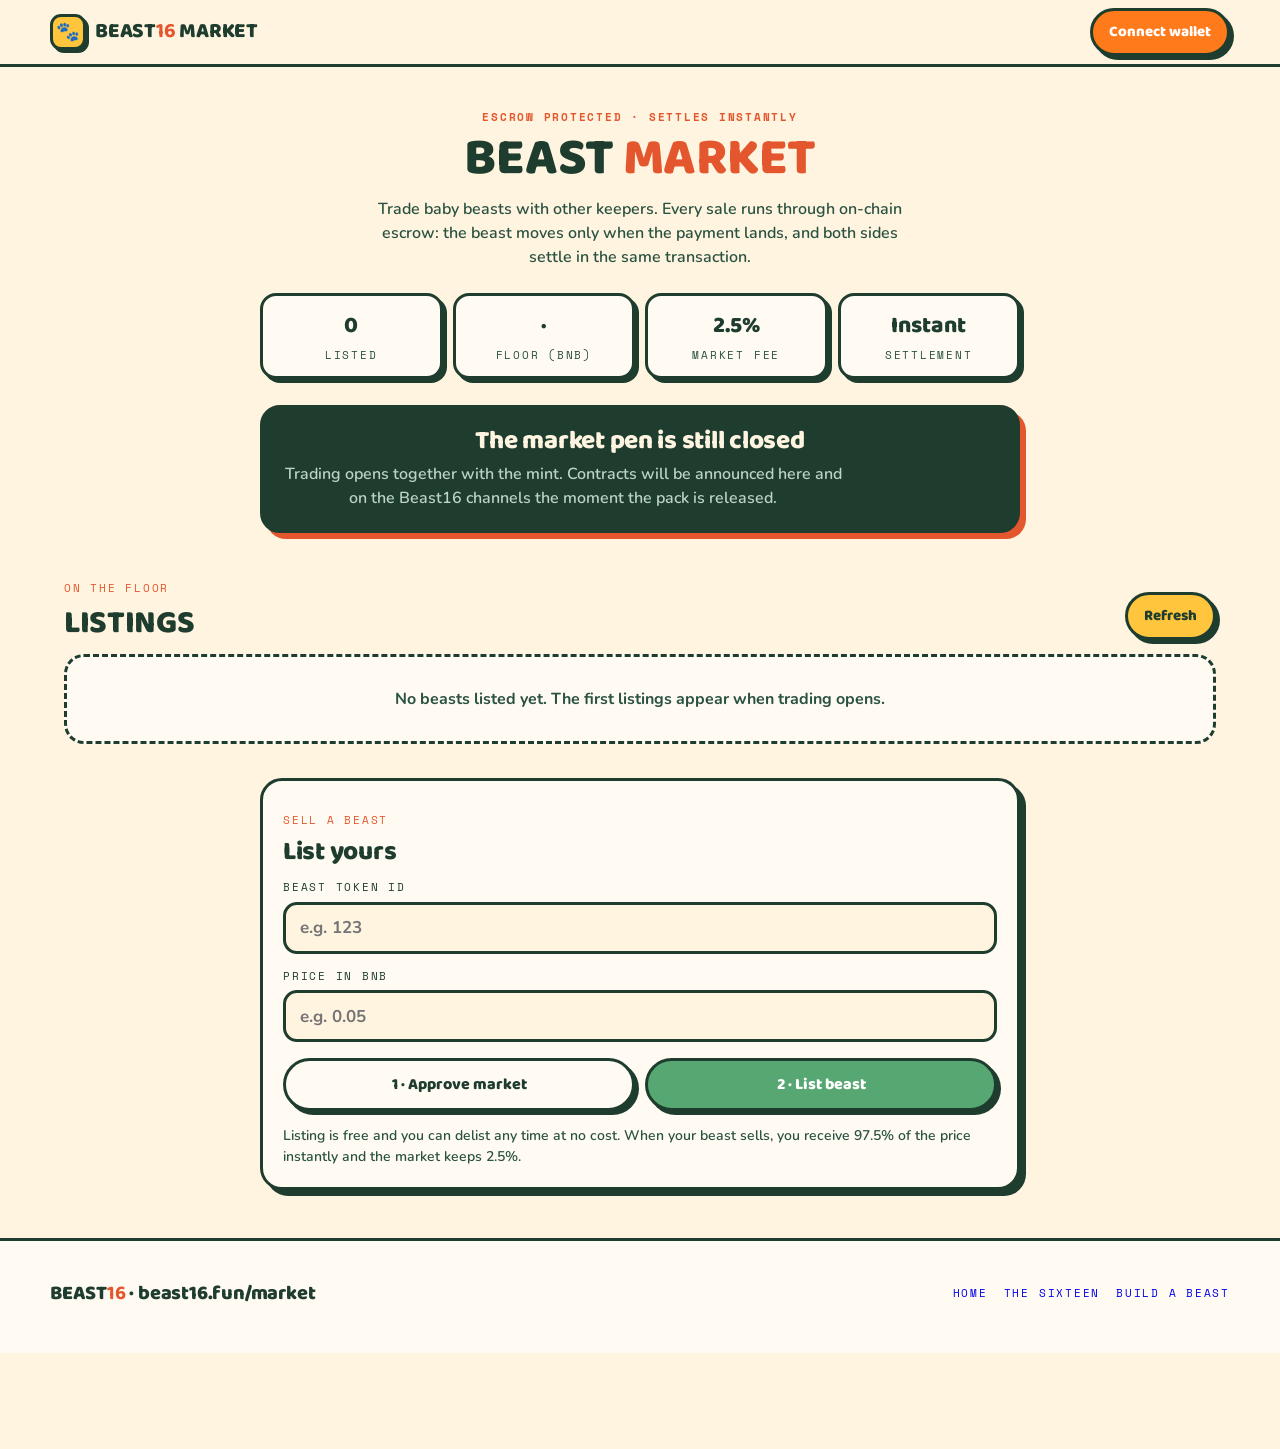
==== market/index.html @ 2d53b79f "beast16 site: market/index.html" ====
<!doctype html>
<html lang="en">
<head>
<meta charset="utf-8"/>
<meta name="viewport" content="width=device-width, initial-scale=1, viewport-fit=cover"/>
<title>Beast16 Market: trade baby beasts</title>
<meta name="description" content="The Beast16 marketplace. List, buy and trade baby beast NFTs. Escrow protected, 2.5% fee, instant settlement on BNB Smart Chain."/>
<meta name="theme-color" content="#FFF4E0"/>
<link rel="icon" href="data:image/svg+xml,%3Csvg xmlns='http://www.w3.org/2000/svg' viewBox='0 0 32 32'%3E%3Crect width='32' height='32' rx='8' fill='%23FFC53D'/%3E%3Cellipse cx='16' cy='19' rx='8' ry='6.5' fill='%231E3D2F'/%3E%3C/svg%3E"/>
<link rel="preconnect" href="https://fonts.googleapis.com"/>
<link rel="preconnect" href="https://fonts.gstatic.com" crossorigin/>
<link href="https://fonts.googleapis.com/css2?family=Baloo+2:wght@600;700;800&family=Nunito:wght@400;600;700;800&family=Space+Mono:wght@400;700&display=swap" rel="stylesheet"/>
<style>
:root{--paper:#FFFBF2;--cream:#FFF4E0;--ink:#1E3D2F;--ink2:#2A5240;--orange:#FF7A1A;--berry:#E4572E;--leaf:#57A773;--sun:#FFC53D;--pink:#F2A7BB}
*{box-sizing:border-box;-webkit-tap-highlight-color:transparent}
html,body{overflow-x:clip}
body{margin:0;background:var(--cream);color:var(--ink);font-family:"Nunito",system-ui,sans-serif;font-size:16px;line-height:1.5;padding-bottom:96px}
.display{font-family:"Baloo 2",sans-serif;font-weight:800;line-height:1;letter-spacing:-.01em}
.label{font-family:"Space Mono",monospace;font-size:11px;letter-spacing:.16em;text-transform:uppercase}
.wrap{max-width:1180px;margin:0 auto;padding:0 14px}
header.site{position:sticky;top:0;z-index:50;background:rgba(255,244,224,.94);backdrop-filter:blur(10px);border-bottom:3px solid var(--ink)}
.hrow{display:flex;align-items:center;justify-content:space-between;gap:10px;min-height:62px;padding:8px 0}
.brand{display:flex;align-items:center;gap:9px;text-decoration:none;color:inherit}
.brand .mark{width:36px;height:36px;border:3px solid var(--ink);border-radius:11px;background:var(--sun);display:grid;place-items:center;font-size:19px;box-shadow:3px 3px 0 var(--ink)}
.brand .display{font-size:21px}
.brand .display b{color:var(--berry)}
.btn{display:inline-flex;align-items:center;justify-content:center;gap:.45rem;font-family:"Baloo 2",sans-serif;font-weight:800;font-size:16px;min-height:50px;padding:.7rem 1.3rem;border:3px solid var(--ink);border-radius:999px;background:var(--paper);color:var(--ink);cursor:pointer;box-shadow:4px 4px 0 var(--ink);text-decoration:none;touch-action:manipulation}
.btn:active{transform:translate(2px,2px);box-shadow:2px 2px 0 var(--ink)}
.btn-orange{background:var(--orange);color:#fff}
.btn-sun{background:var(--sun)}
.btn-leaf{background:var(--leaf);color:#fff}
.btn-sm{min-height:46px;padding:.55rem 1rem;font-size:15px}
.btn.block{width:100%}
.btn:disabled{opacity:.55;cursor:wait}
.hero{padding:30px 0 6px;text-align:center}
.hero h1{font-size:52px;margin:8px 0 0;text-transform:uppercase}
.hero h1 span{color:var(--berry)}
.hero p{color:var(--ink2);font-weight:600;max-width:560px;margin:12px auto 0}
.board{display:grid;grid-template-columns:repeat(2,1fr);gap:10px;margin:24px auto 0;max-width:760px}
@media(min-width:760px){.board{grid-template-columns:repeat(4,1fr)}}
.board .cell{background:var(--paper);border:3px solid var(--ink);border-radius:16px;padding:13px 10px;box-shadow:4px 4px 0 var(--ink);text-align:center}
.board .n{font-family:"Baloo 2",sans-serif;font-weight:800;font-size:23px}
.board .l{margin-top:3px;color:var(--ink2)}
.notice{background:var(--ink);color:var(--cream);border:3px solid var(--ink);border-radius:20px;padding:20px;box-shadow:6px 6px 0 var(--berry);margin:26px auto 0;max-width:760px;text-align:center}
.notice .display{font-size:26px}
.notice p{color:#BCD3C6;font-weight:600;margin:8px 0 0}
section.blk{padding:30px 0 4px}
.sec-head{display:flex;align-items:end;justify-content:space-between;gap:12px;margin-bottom:14px}
.sec-head h2{font-size:32px;margin:4px 0 0;text-transform:uppercase}
.grid{display:grid;grid-template-columns:1fr;gap:14px}
@media(min-width:620px){.grid{grid-template-columns:repeat(2,1fr)}}
@media(min-width:1020px){.grid{grid-template-columns:repeat(3,1fr)}}
.card{background:var(--paper);border:3px solid var(--ink);border-radius:22px;overflow:hidden;box-shadow:5px 5px 0 var(--ink)}
.card img{width:100%;aspect-ratio:1;object-fit:cover;display:block;background:var(--cream)}
.card .body{padding:14px 16px 16px}
.card .row{display:flex;justify-content:space-between;align-items:center;gap:10px}
.card .nm{font-family:"Baloo 2",sans-serif;font-weight:800;font-size:20px}
.card .price{font-family:"Baloo 2",sans-serif;font-weight:800;font-size:22px;color:var(--berry)}
.card .meta{color:var(--ink2);font-weight:600;font-size:13.5px;margin-top:2px}
.sell{background:var(--paper);border:3px solid var(--ink);border-radius:22px;padding:20px;box-shadow:6px 6px 0 var(--ink);max-width:760px;margin:0 auto}
.sell h3{font-size:26px;margin:4px 0 0}
.field{margin-top:14px}
.field label{display:block;font-family:"Space Mono",monospace;font-size:11px;letter-spacing:.16em;text-transform:uppercase;margin-bottom:6px}
.field input{width:100%;min-height:52px;font-size:17px;font-weight:700;font-family:"Nunito",sans-serif;color:var(--ink);background:var(--cream);border:3px solid var(--ink);border-radius:14px;padding:.6rem .9rem}
.field input:focus{outline:3px solid var(--sun);outline-offset:1px}
.sell .steps{display:flex;flex-direction:column;gap:10px;margin-top:16px}
@media(min-width:620px){.sell .steps{flex-direction:row}.sell .steps .btn{flex:1}}
.empty{background:var(--paper);border:3px dashed var(--ink);border-radius:20px;padding:30px 18px;text-align:center;color:var(--ink2);font-weight:700}
#statusbar{position:fixed;left:10px;right:10px;bottom:calc(10px + env(safe-area-inset-bottom));z-index:60;background:var(--ink);color:var(--cream);border:3px solid var(--ink);border-radius:16px;padding:12px 16px;font-weight:700;font-size:14.5px;box-shadow:0 8px 24px rgba(30,61,47,.35);display:none}
#statusbar.show{display:block}
#statusbar.err{background:var(--berry)}
footer.site{margin-top:44px;border-top:3px solid var(--ink);background:var(--paper)}
.frow{display:flex;flex-wrap:wrap;gap:12px;justify-content:space-between;padding:22px 0 30px}
@media (prefers-reduced-motion: reduce){*,*::before,*::after{transition-duration:.001ms !important}}
</style>
</head>
<body>
<header class="site">
  <div class="wrap hrow">
    <a class="brand" href="../index.html"><span class="mark">🐾</span><span class="display">BEAST<b>16</b> MARKET</span></a>
    <button class="btn btn-orange btn-sm" id="btn-connect">Connect wallet</button>
  </div>
</header>

<main class="wrap">
  <section class="hero">
    <p class="label" style="color:var(--berry)">Escrow protected · Settles instantly</p>
    <h1 class="display">Beast <span>Market</span></h1>
    <p>Trade baby beasts with other keepers. Every sale runs through on-chain escrow: the beast moves only when the payment lands, and both sides settle in the same transaction.</p>
    <div class="board">
      <div class="cell"><div class="n" id="st-listed">0</div><div class="l label">Listed</div></div>
      <div class="cell"><div class="n" id="st-floor">·</div><div class="l label">Floor (BNB)</div></div>
      <div class="cell"><div class="n">2.5%</div><div class="l label">Market fee</div></div>
      <div class="cell"><div class="n">Instant</div><div class="l label">Settlement</div></div>
    </div>
    <div class="notice" id="soon">
      <div class="display">The market pen is still closed</div>
      <p>Trading opens together with the mint. Contracts will be announced here and on the Beast16 channels the moment the pack is released.</p>
    </div>
  </section>

  <section class="blk">
    <div class="sec-head">
      <div>
        <p class="label" style="color:var(--berry)">On the floor</p>
        <h2 class="display">Listings</h2>
      </div>
      <button class="btn btn-sun btn-sm" id="btn-refresh">Refresh</button>
    </div>
    <div class="grid" id="listings"></div>
    <div class="empty" id="listings-empty">No beasts listed yet. The first listings appear when trading opens.</div>
  </section>

  <section class="blk">
    <div class="sell">
      <p class="label" style="color:var(--berry)">Sell a beast</p>
      <h3 class="display">List yours</h3>
      <div class="field">
        <label for="in-token">Beast token ID</label>
        <input id="in-token" type="number" inputmode="numeric" min="1" placeholder="e.g. 123"/>
      </div>
      <div class="field">
        <label for="in-price">Price in BNB</label>
        <input id="in-price" type="text" inputmode="decimal" placeholder="e.g. 0.05"/>
      </div>
      <div class="steps">
        <button class="btn" id="btn-approve">1 · Approve market</button>
        <button class="btn btn-leaf" id="btn-list">2 · List beast</button>
      </div>
      <p style="color:var(--ink2); font-weight:600; font-size:14px; margin:14px 0 0">Listing is free and you can delist any time at no cost. When your beast sells, you receive 97.5% of the price instantly and the market keeps 2.5%.</p>
    </div>
  </section>
</main>

<footer class="site">
  <div class="wrap frow">
    <p class="display" style="font-size:20px">BEAST<b style="color:var(--berry)">16</b> · beast16.fun/market</p>
    <div class="label" style="display:flex; gap:16px; align-items:center">
      <a href="../index.html" style="text-decoration:none">Home</a>
      <a href="../species.html" style="text-decoration:none">The Sixteen</a>
      <a href="../build.html" style="text-decoration:none">Build a Beast</a>
    </div>
  </div>
</footer>
<div id="statusbar" role="status"></div>
<script src="ethers.umd.min.js"></script>
<script src="market.js?v=1"></script>
</body>
</html>
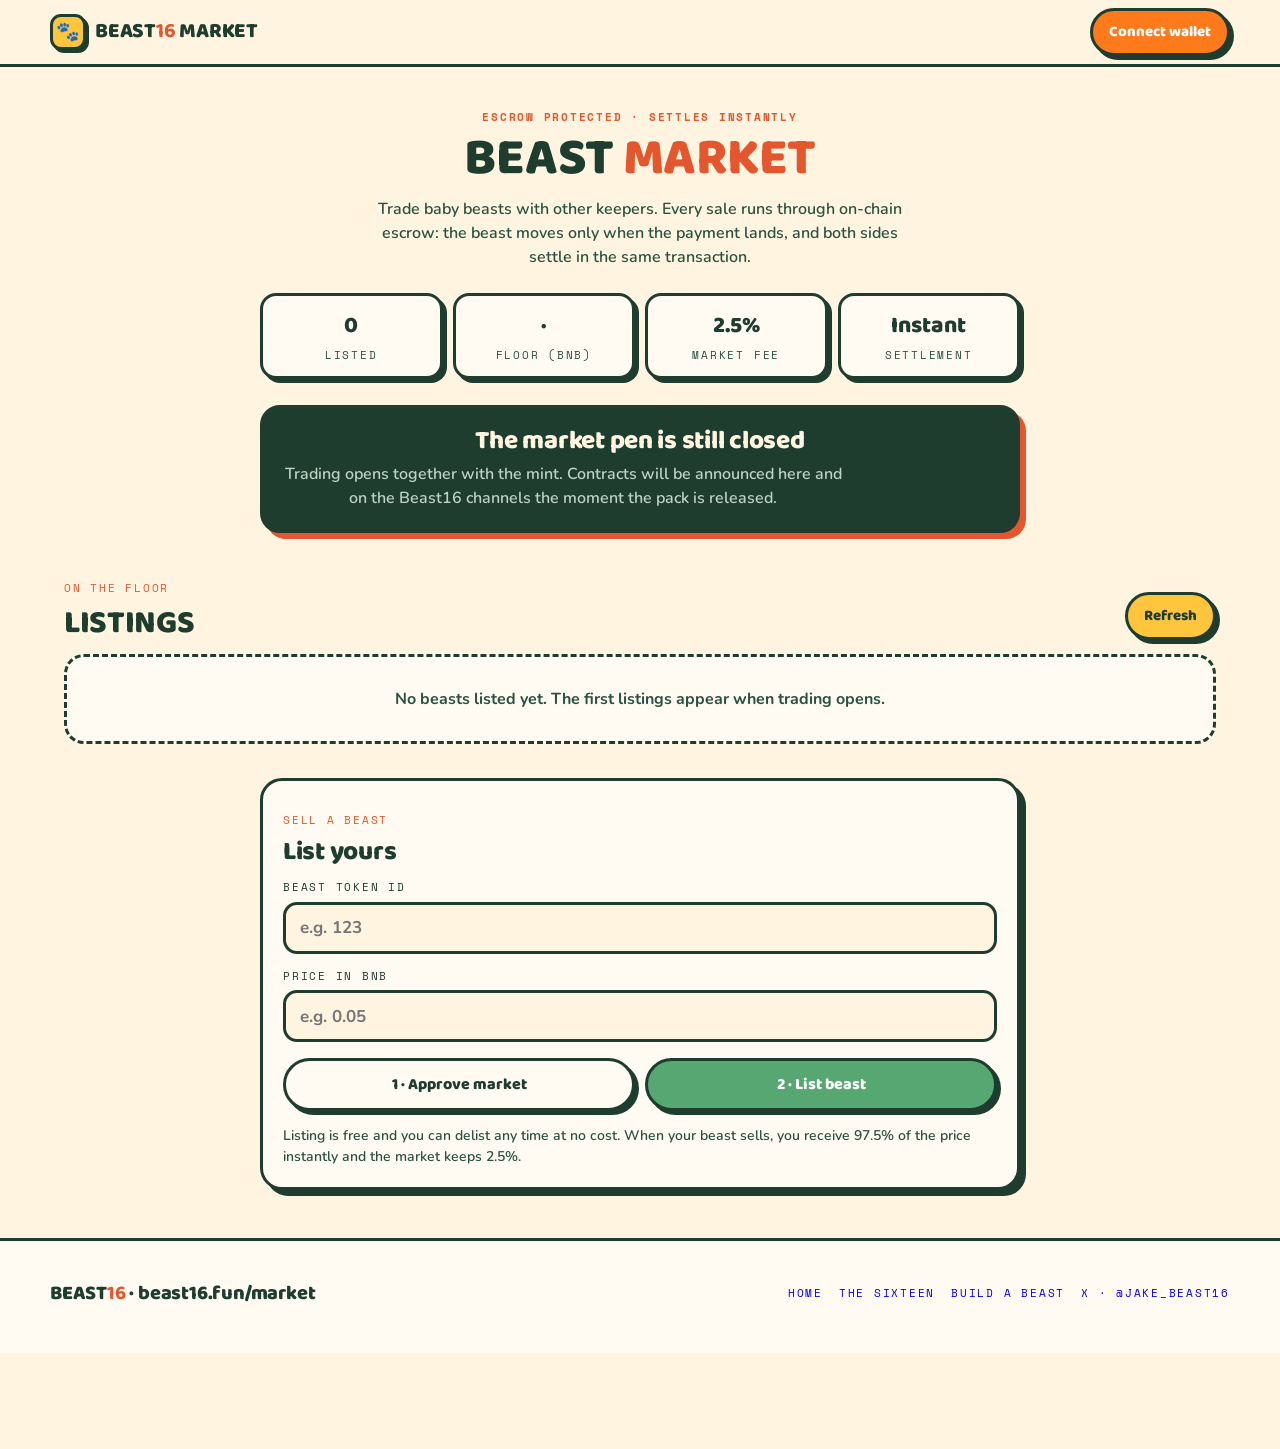
==== commit caa01181: "beast16 site: market/index.html" ====
--- a/market/index.html
+++ b/market/index.html
@@ -71,6 +71,7 @@
 #statusbar.err{background:var(--berry)}
 footer.site{margin-top:44px;border-top:3px solid var(--ink);background:var(--paper)}
 .frow{display:flex;flex-wrap:wrap;gap:12px;justify-content:space-between;padding:22px 0 30px}
+@media(max-width:640px){.frow{flex-direction:column;align-items:center;text-align:center}.frow .label{flex-wrap:wrap;justify-content:center}}
 @media (prefers-reduced-motion: reduce){*,*::before,*::after{transition-duration:.001ms !important}}
 </style>
 </head>
@@ -139,6 +140,7 @@
       <a href="../index.html" style="text-decoration:none">Home</a>
       <a href="../species.html" style="text-decoration:none">The Sixteen</a>
       <a href="../build.html" style="text-decoration:none">Build a Beast</a>
+      <a href="https://x.com/Jake_beast16" target="_blank" rel="noopener" style="text-decoration:none">X · @Jake_beast16</a>
     </div>
   </div>
 </footer>
